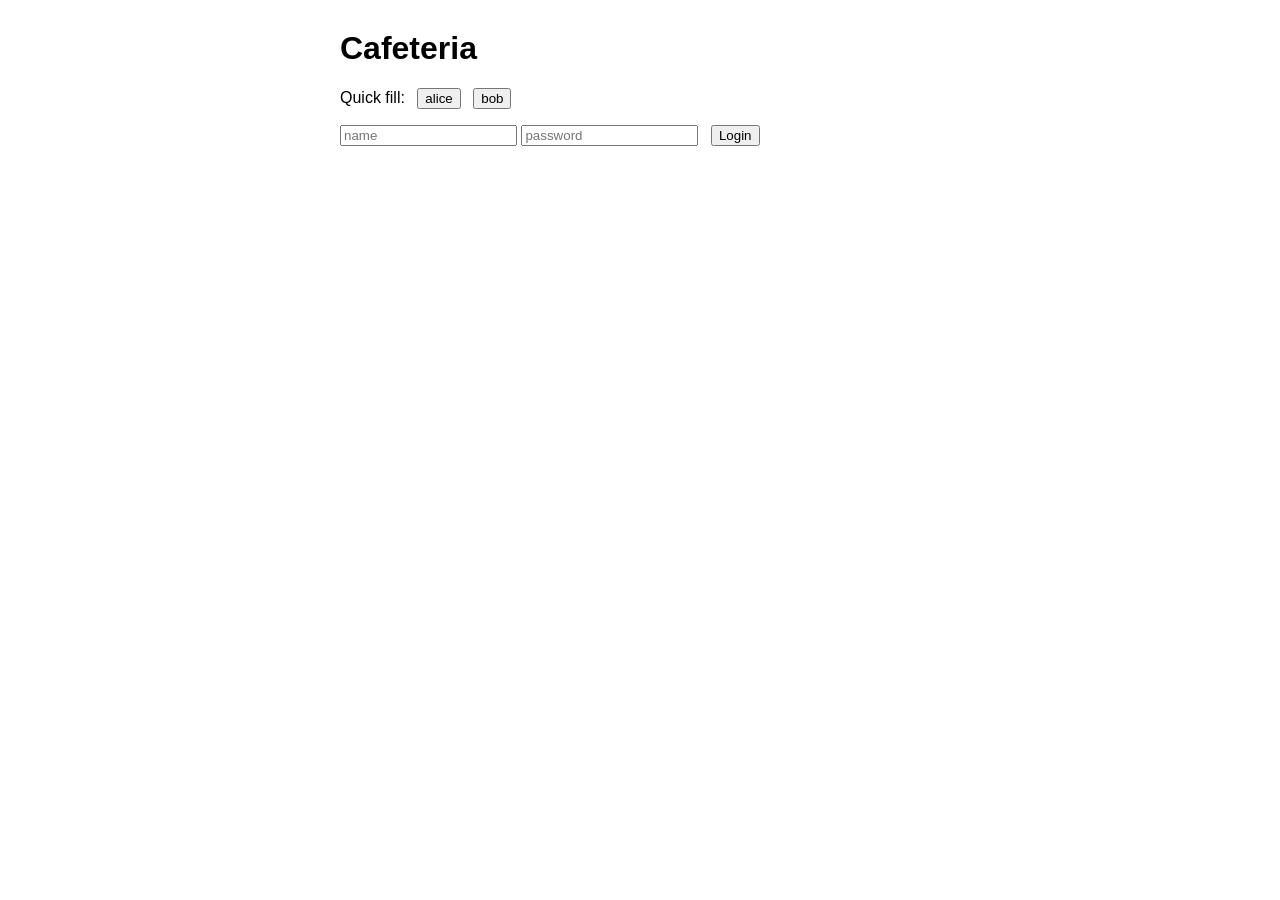
==== clients/web/index.html @ f3649940 "Cafeteria ordering: 5 FastAPI microservices, CLI and web clients, WebSocket live updates Co-Authored" ====
<!DOCTYPE html>
<html>
<head>
  <meta charset="utf-8">
  <title>Cafeteria</title>
  <style>
    body { font-family: sans-serif; max-width: 600px; margin: 30px auto; }
    button { margin-left: 8px; }
    li { margin: 6px 0; }
  </style>
</head>
<body>
  <h1>Cafeteria</h1>

  <div id="loginBox">
    <p>Quick fill:
      <button onclick="fill('alice')">alice</button>
      <button onclick="fill('bob')">bob</button>
    </p>
    <input id="nameInput" placeholder="name">
    <input id="passwordInput" placeholder="password" type="password">
    <button onclick="login()">Login</button>
    <span id="error" style="color:red"></span>
  </div>

  <div id="app" style="display:none">
    <p>Logged in as <b id="who"></b> <span id="live">(connecting...)</span></p>
    <h2>Menu</h2>
    <ul id="menu"></ul>
    <h2>Orders (live)</h2>
    <ul id="orders"></ul>
  </div>

<script>
const USER = "http://localhost:8001", MENU = "http://localhost:8002",
      ORDER = "http://localhost:8003", NOTIFY = "ws://localhost:8005/ws";
let me = "";
const orders = {};  // id -> order

function fill(user) {  // demo shortcut: autofills the form
  nameInput.value = user;
  passwordInput.value = "1234";
}

async function login() {
  const r = await fetch(USER + "/login", {
    method: "POST",
    headers: { "Content-Type": "application/json" },
    body: JSON.stringify({ name: nameInput.value, password: passwordInput.value }),
  });
  if (!r.ok) { error.textContent = "wrong name or password"; return; }
  me = nameInput.value;
  loginBox.style.display = "none";
  app.style.display = "block";
  who.textContent = me;
  loadMenu();
  loadOrders();
  connectWebSocket();
}

async function loadMenu() {
  const items = await (await fetch(MENU + "/menu")).json();
  menu.innerHTML = items.map(i =>
    `<li>${i.name} - $${i.price} <button onclick="order(${i.id})">Order</button></li>`).join("");
}

async function order(itemId) {
  await fetch(ORDER + "/orders", {
    method: "POST",
    headers: { "Content-Type": "application/json" },
    body: JSON.stringify({ user: me, item_id: itemId }),
  });
}

async function ready(id) { await fetch(`${ORDER}/orders/${id}/ready`, { method: "POST" }); }

async function loadOrders() {
  (await (await fetch(ORDER + "/orders")).json()).forEach(o => orders[o.id] = o);
  showOrders();
}

function showOrders() {
  document.getElementById("orders").innerHTML = Object.values(orders).map(o =>
    `<li>#${o.id} ${o.item} (${o.user}) - <b>${o.status}</b>` +
    (o.status === "preparing" ? `<button onclick="ready(${o.id})">Mark ready</button>` : "") + `</li>`).join("");
}

function connectWebSocket() {
  const ws = new WebSocket(NOTIFY);
  ws.onopen = () => live.textContent = "(live)";
  ws.onmessage = (msg) => {
    const e = JSON.parse(msg.data);
    orders[e.order.id] = e.order;  // new order or status change
    showOrders();
  };
  ws.onclose = () => live.textContent = "(disconnected)";
}
</script>
</body>
</html>
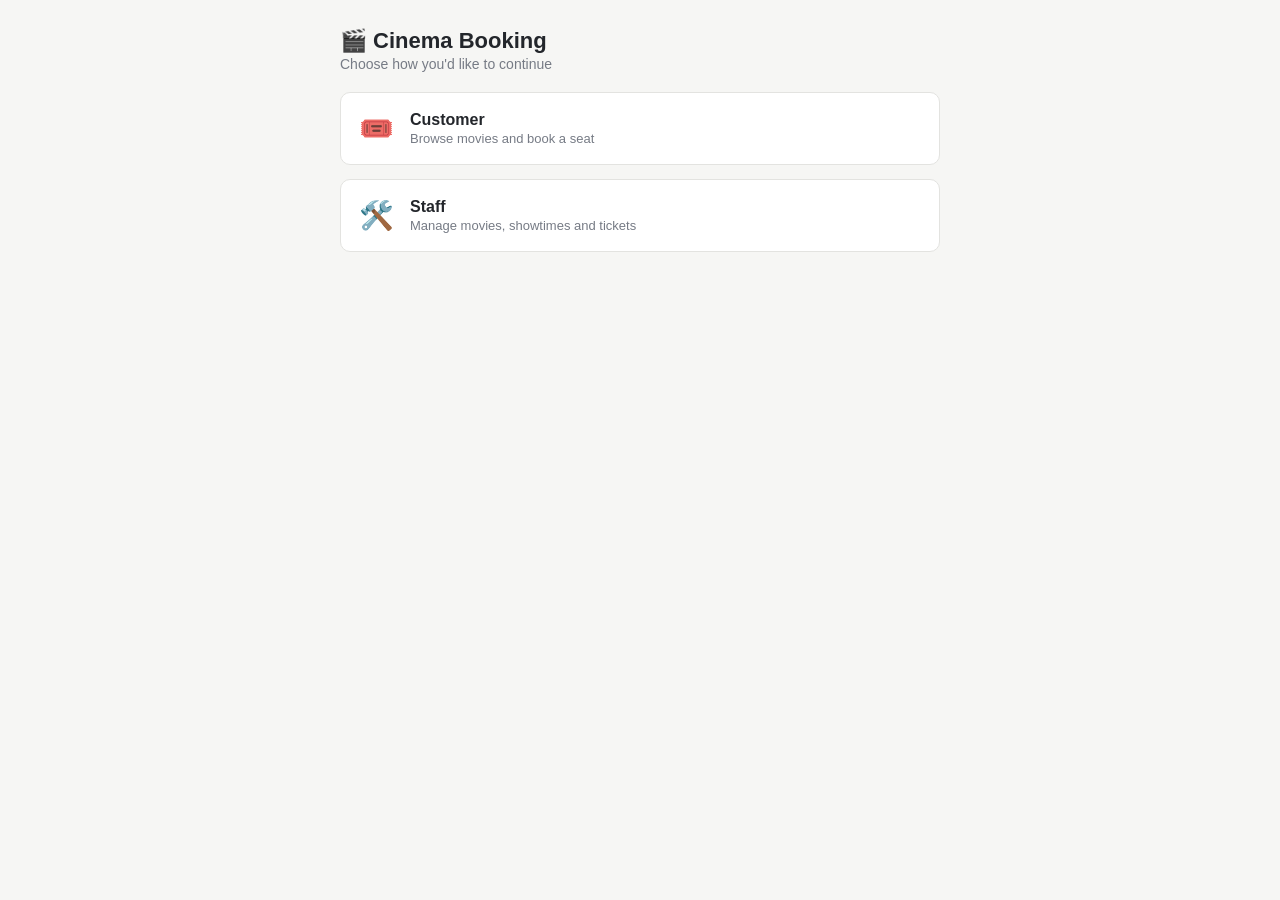
==== commit 6b48049e: "Add landing page and a visual seat map - index.html: choose Customer or Staff, links into the two ro" ====
--- a/clients/web/index.html
+++ b/clients/web/index.html
@@ -2,99 +2,29 @@
 <html>
 <head>
   <meta charset="utf-8">
-  <title>Cafeteria</title>
-  <style>
-    body { font-family: sans-serif; max-width: 600px; margin: 30px auto; }
-    button { margin-left: 8px; }
-    li { margin: 6px 0; }
-  </style>
+  <title>Cinema Booking</title>
+  <link rel="stylesheet" href="styles.css?v=2">
 </head>
 <body>
-  <h1>Cafeteria</h1>
+<div class="container">
+  <h1>🎬 Cinema Booking</h1>
+  <p class="subtitle">Choose how you'd like to continue</p>
 
-  <div id="loginBox">
-    <p>Quick fill:
-      <button onclick="fill('alice')">alice</button>
-      <button onclick="fill('bob')">bob</button>
-    </p>
-    <input id="nameInput" placeholder="name">
-    <input id="passwordInput" placeholder="password" type="password">
-    <button onclick="login()">Login</button>
-    <span id="error" style="color:red"></span>
-  </div>
+  <a class="role-card" href="customer.html">
+    <span class="role-icon">🎟️</span>
+    <span>
+      <span class="role-title">Customer</span>
+      <span class="role-desc">Browse movies and book a seat</span>
+    </span>
+  </a>
 
-  <div id="app" style="display:none">
-    <p>Logged in as <b id="who"></b> <span id="live">(connecting...)</span></p>
-    <h2>Menu</h2>
-    <ul id="menu"></ul>
-    <h2>Orders (live)</h2>
-    <ul id="orders"></ul>
-  </div>
-
-<script>
-const USER = "http://localhost:8001", MENU = "http://localhost:8002",
-      ORDER = "http://localhost:8003", NOTIFY = "ws://localhost:8005/ws";
-let me = "";
-const orders = {};  // id -> order
-
-function fill(user) {  // demo shortcut: autofills the form
-  nameInput.value = user;
-  passwordInput.value = "1234";
-}
-
-async function login() {
-  const r = await fetch(USER + "/login", {
-    method: "POST",
-    headers: { "Content-Type": "application/json" },
-    body: JSON.stringify({ name: nameInput.value, password: passwordInput.value }),
-  });
-  if (!r.ok) { error.textContent = "wrong name or password"; return; }
-  me = nameInput.value;
-  loginBox.style.display = "none";
-  app.style.display = "block";
-  who.textContent = me;
-  loadMenu();
-  loadOrders();
-  connectWebSocket();
-}
-
-async function loadMenu() {
-  const items = await (await fetch(MENU + "/menu")).json();
-  menu.innerHTML = items.map(i =>
-    `<li>${i.name} - $${i.price} <button onclick="order(${i.id})">Order</button></li>`).join("");
-}
-
-async function order(itemId) {
-  await fetch(ORDER + "/orders", {
-    method: "POST",
-    headers: { "Content-Type": "application/json" },
-    body: JSON.stringify({ user: me, item_id: itemId }),
-  });
-}
-
-async function ready(id) { await fetch(`${ORDER}/orders/${id}/ready`, { method: "POST" }); }
-
-async function loadOrders() {
-  (await (await fetch(ORDER + "/orders")).json()).forEach(o => orders[o.id] = o);
-  showOrders();
-}
-
-function showOrders() {
-  document.getElementById("orders").innerHTML = Object.values(orders).map(o =>
-    `<li>#${o.id} ${o.item} (${o.user}) - <b>${o.status}</b>` +
-    (o.status === "preparing" ? `<button onclick="ready(${o.id})">Mark ready</button>` : "") + `</li>`).join("");
-}
-
-function connectWebSocket() {
-  const ws = new WebSocket(NOTIFY);
-  ws.onopen = () => live.textContent = "(live)";
-  ws.onmessage = (msg) => {
-    const e = JSON.parse(msg.data);
-    orders[e.order.id] = e.order;  // new order or status change
-    showOrders();
-  };
-  ws.onclose = () => live.textContent = "(disconnected)";
-}
-</script>
+  <a class="role-card" href="staff.html">
+    <span class="role-icon">🛠️</span>
+    <span>
+      <span class="role-title">Staff</span>
+      <span class="role-desc">Manage movies, showtimes and tickets</span>
+    </span>
+  </a>
+</div>
 </body>
 </html>
--- a/clients/web/styles.css
+++ b/clients/web/styles.css
@@ -0,0 +1,151 @@
+:root {
+  --bg: #f6f6f4;
+  --card: #ffffff;
+  --border: #e3e3e0;
+  --text: #23262b;
+  --muted: #767b85;
+  --accent: #2f6f4f;
+  --accent-dark: #234f39;
+  --danger: #b3261e;
+  --danger-bg: #fbeceb;
+}
+
+* { box-sizing: border-box; }
+
+body {
+  font-family: -apple-system, BlinkMacSystemFont, "Segoe UI", Roboto, sans-serif;
+  background: var(--bg);
+  color: var(--text);
+  margin: 0;
+  padding: 28px 16px;
+}
+
+.container { max-width: 600px; margin: 0 auto; }
+
+h1 { font-size: 22px; margin: 0 0 2px; }
+.subtitle { color: var(--muted); margin: 0 0 20px; font-size: 14px; }
+
+.card {
+  background: var(--card);
+  border: 1px solid var(--border);
+  border-radius: 10px;
+  padding: 16px 18px;
+  margin-bottom: 16px;
+}
+.card h2 {
+  font-size: 13px;
+  text-transform: uppercase;
+  letter-spacing: .04em;
+  color: var(--muted);
+  margin: 0 0 12px;
+}
+
+.row { display: flex; gap: 8px; align-items: center; flex-wrap: wrap; margin-bottom: 8px; }
+.row:last-child { margin-bottom: 0; }
+
+input, select {
+  border: 1px solid var(--border);
+  border-radius: 6px;
+  padding: 8px 10px;
+  font-size: 14px;
+  font-family: inherit;
+}
+
+button {
+  border: none;
+  background: var(--accent);
+  color: #fff;
+  padding: 8px 14px;
+  border-radius: 6px;
+  font-size: 14px;
+  cursor: pointer;
+}
+button:hover { background: var(--accent-dark); }
+button.secondary { background: #fff; color: var(--text); border: 1px solid var(--border); }
+button.secondary:hover { background: var(--bg); }
+button.danger { background: var(--danger); }
+button.danger:hover { background: #8f1e18; }
+
+ul { list-style: none; padding: 0; margin: 0; }
+li {
+  display: flex; justify-content: space-between; align-items: center;
+  gap: 8px; padding: 8px 0; border-bottom: 1px solid var(--border); font-size: 14px;
+}
+li:last-child { border-bottom: none; }
+
+.status {
+  font-size: 12px; padding: 2px 9px; border-radius: 999px;
+  background: #eaf3ee; color: var(--accent-dark); white-space: nowrap;
+}
+.status.freed { background: #eef0f2; color: var(--muted); }
+
+.movie { margin-bottom: 14px; }
+.movie:last-child { margin-bottom: 0; }
+.movie .title { font-weight: 600; margin-bottom: 6px; }
+.showtime { margin-left: 4px; color: var(--muted); font-size: 14px; }
+
+.live-dot {
+  display: inline-block; width: 8px; height: 8px; border-radius: 50%;
+  background: #ccc; margin-right: 6px;
+}
+.live-dot.on { background: var(--accent); }
+
+.error { color: var(--danger); font-size: 13px; margin: 6px 0 0; }
+.muted { color: var(--muted); font-size: 13px; }
+.hidden { display: none; }
+
+/* showtime picker */
+.showtime-btn {
+  background: #fff; color: var(--text); border: 1px solid var(--border);
+  padding: 6px 12px; font-size: 13px; border-radius: 6px;
+}
+.showtime-btn:hover { background: var(--bg); }
+.showtime-btn.selected { background: var(--accent); color: #fff; border-color: var(--accent); }
+
+/* seat map */
+.screen-label {
+  text-align: center; font-size: 11px; letter-spacing: .3em;
+  color: var(--muted); margin-bottom: 6px;
+}
+.screen-bar {
+  height: 10px; width: 85%; margin: 0 auto 22px;
+  background: linear-gradient(180deg, #ccd0ca, #f6f6f4);
+  border-radius: 50%;
+  box-shadow: 0 6px 10px -5px rgba(0, 0, 0, .18);
+}
+
+.seat-row { display: flex; justify-content: center; align-items: center; gap: 6px; margin-bottom: 6px; }
+.seat-row:last-child { margin-bottom: 0; }
+
+.row-label { width: 14px; font-size: 11px; color: var(--muted); text-align: center; }
+
+.seat {
+  width: 30px; height: 26px; padding: 0;
+  border-radius: 5px; background: #d7dad4; color: #565a51;
+  font-size: 10px; line-height: 26px;
+}
+.seat:hover:not(.taken) { background: #c4c8c0; }
+.seat.taken { background: var(--danger); color: #fff; cursor: not-allowed; }
+.seat.taken:hover { background: var(--danger); }
+
+.legend { display: flex; justify-content: center; gap: 18px; margin-top: 14px; font-size: 12px; color: var(--muted); }
+.legend .dot {
+  display: inline-block; width: 10px; height: 10px; border-radius: 3px;
+  margin-right: 5px; vertical-align: middle;
+}
+.legend .dot.grey { background: #d7dad4; }
+.legend .dot.red { background: var(--danger); }
+
+/* landing page */
+.role-card {
+  display: flex; align-items: center; gap: 16px;
+  background: var(--card); border: 1px solid var(--border); border-radius: 10px;
+  padding: 18px; margin-bottom: 14px; text-decoration: none; color: var(--text);
+}
+.role-card:hover { border-color: var(--accent); background: var(--bg); }
+.role-icon { font-size: 28px; }
+.role-title { display: block; font-weight: 600; font-size: 16px; }
+.role-desc { display: block; color: var(--muted); font-size: 13px; margin-top: 2px; }
+
+.back-link { color: var(--muted); text-decoration: none; }
+.back-link:hover { color: var(--text); text-decoration: underline; }
